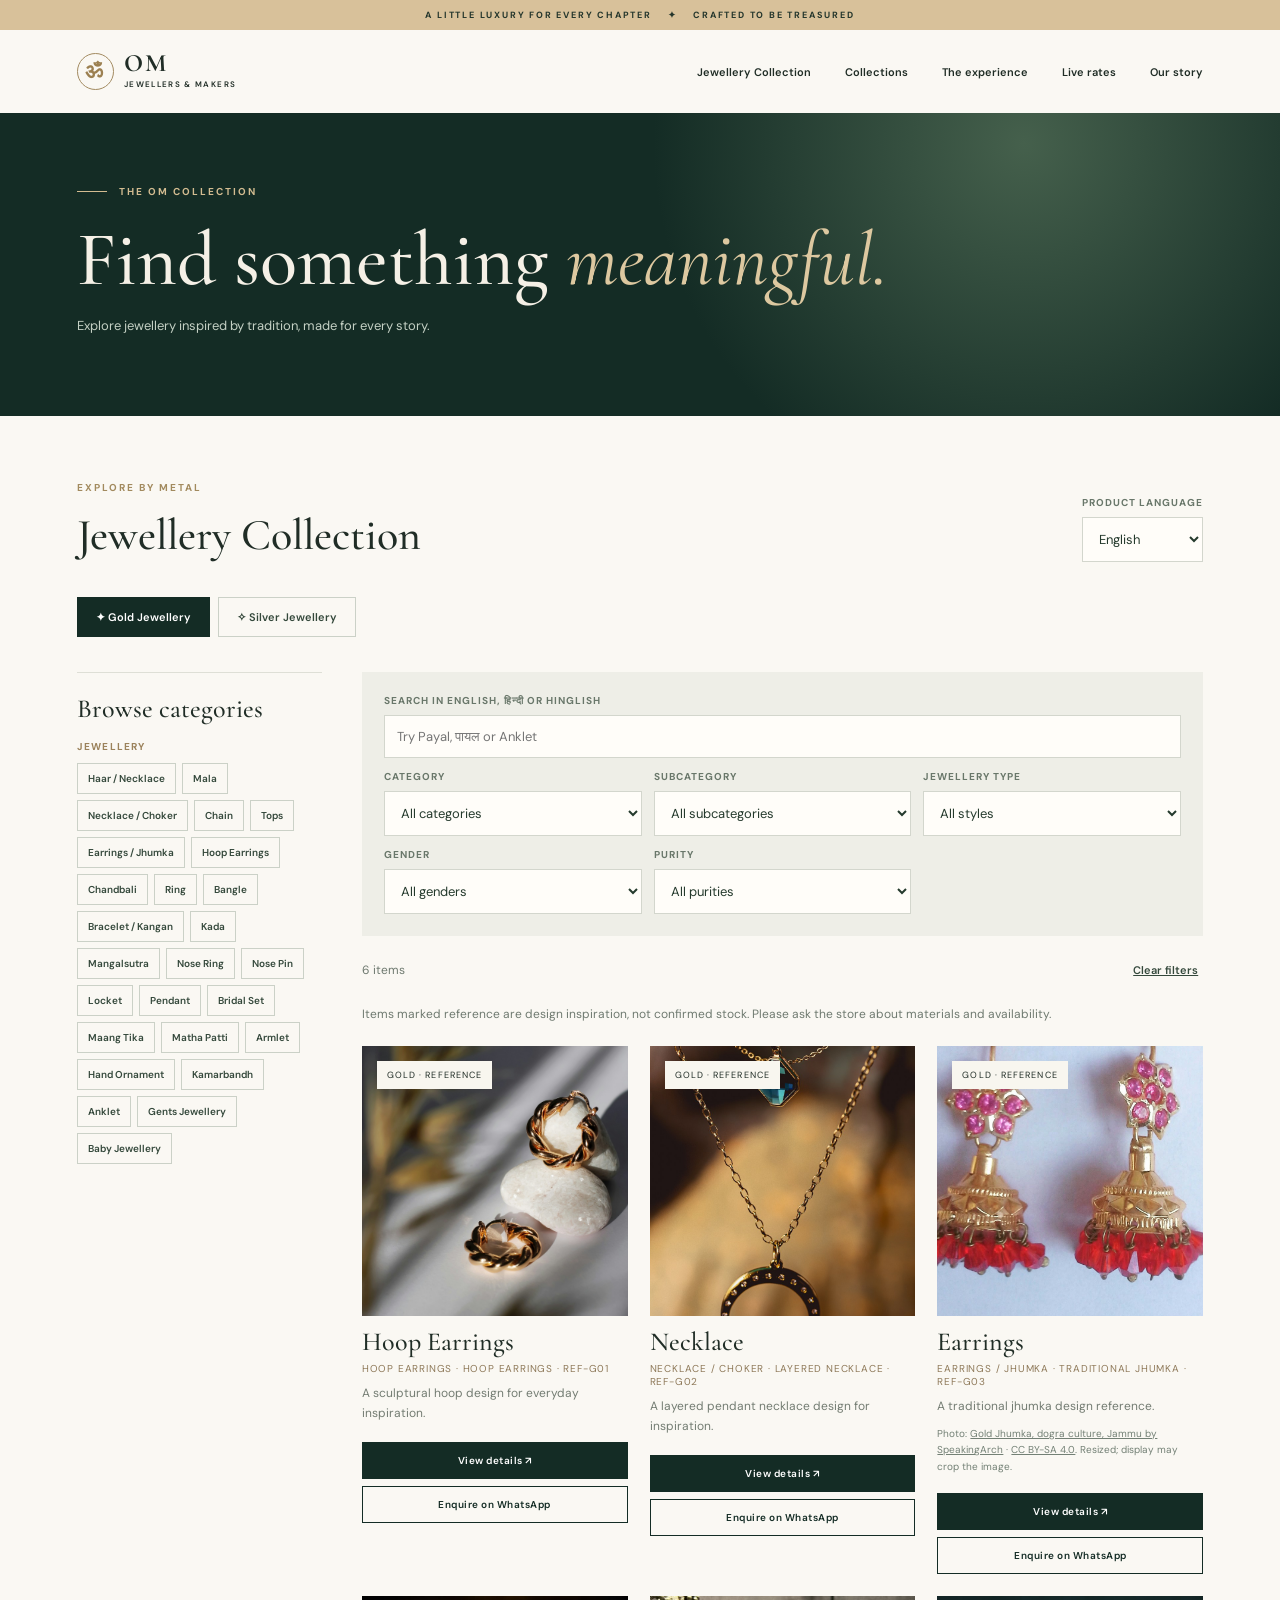
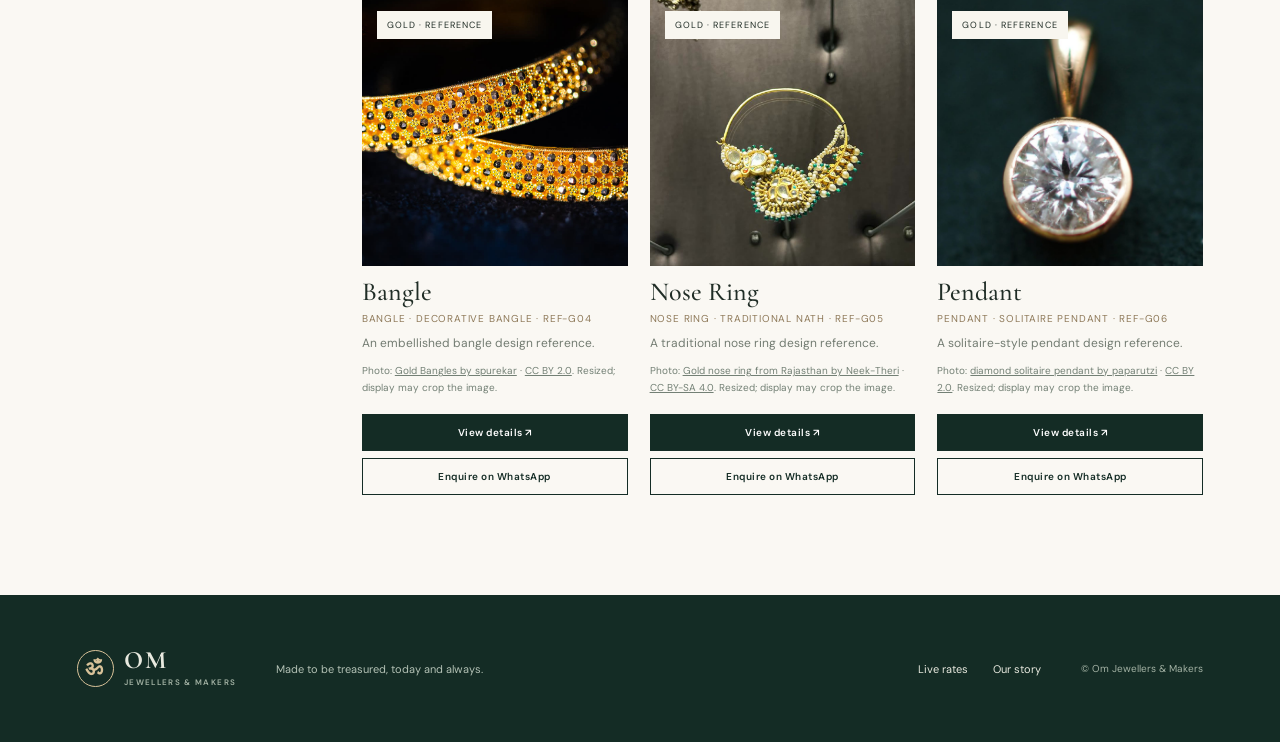
==== catalogue.html @ b23a881b "Add multilingual jewellery catalogue Co-authored-by: coderabbitai[bot] <136622811+coderabbitai[bot]@" ====
<!DOCTYPE html>
<html lang="en">
<head>
  <meta charset="UTF-8"><meta name="viewport" content="width=device-width, initial-scale=1">
  <meta name="description" content="Explore the gold and silver jewellery catalogue at Om Jewellers & Makers.">
  <title>Jewellery Collection | Om Jewellers & Makers</title>
  <link rel="preconnect" href="https://fonts.googleapis.com"><link rel="preconnect" href="https://fonts.gstatic.com" crossorigin>
  <link href="https://fonts.googleapis.com/css2?family=Cormorant+Garamond:wght@400;500;600;700&family=DM+Sans:wght@400;500;600;700&display=swap" rel="stylesheet">
  <link rel="stylesheet" href="styles.css"><link rel="stylesheet" href="catalogue/catalogue.css">
  <script src="catalogue/catalogue.js" defer></script>
</head>
<body>
  <div class="announcement">A LITTLE LUXURY FOR EVERY CHAPTER <span>✦</span> CRAFTED TO BE TREASURED</div>
  <header class="header">
    <a class="logo" href="index.html#home" aria-label="Om Jewellers and Makers home"><span class="logo-mark">ॐ</span><span>OM <small>JEWELLERS & MAKERS</small></span></a>
    <nav aria-label="Main navigation"><a href="catalogue.html" aria-current="page">Jewellery Collection</a><a href="index.html#collection">Collections</a><a href="index.html#experience">The experience</a><a href="index.html#rates">Live rates</a><a href="index.html#story">Our story</a></nav>
  </header>
  <main>
    <section class="catalogue-hero"><div class="eyebrow"><span class="line"></span> THE OM COLLECTION</div><h1>Find something <em>meaningful.</em></h1><p>Explore jewellery inspired by tradition, made for every story.</p></section>
    <section class="catalogue-shell" id="catalogue-app" aria-label="Jewellery catalogue">
      <div class="catalogue-toolbar"><div><span class="eyebrow">EXPLORE BY METAL</span><h2>Jewellery Collection</h2></div><label class="language-label" for="language">Product language<select id="language"><option value="en">English</option><option value="hi">हिन्दी (Hindi)</option><option value="hinglish">Hinglish</option></select></label></div>
      <div class="metal-tabs" role="group" aria-label="Choose collection"><button type="button" data-collection="gold" aria-pressed="true">✦ &nbsp; Gold Jewellery</button><button type="button" data-collection="silver" aria-pressed="false">✧ &nbsp; Silver Jewellery</button></div>
      <div id="catalogue-content"><p>Loading collection…</p></div>
      <div id="product-detail" hidden></div>
    </section>
  </main>
  <footer><a class="logo footer-logo" href="index.html#home"><span class="logo-mark">ॐ</span><span>OM <small>JEWELLERS & MAKERS</small></span></a><p>Made to be treasured, today and always.</p><div><a href="index.html#rates">Live rates</a><a href="index.html#story">Our story</a></div><small>© Om Jewellers & Makers</small></footer>
</body>
</html>
---- styles.css ----
:root{--forest:#142c25;--forest-dark:#0d201a;--cream:#f5f0e6;--paper:#faf8f3;--gold:#c9a76c;--muted:#737a70;--ink:#202d26}*{box-sizing:border-box}html{scroll-behavior:smooth}body{margin:0;background:var(--paper);color:var(--ink);font-family:'DM Sans',sans-serif}a{color:inherit;text-decoration:none}button{font:inherit}img{display:block;width:100%;height:100%;object-fit:cover}h1,h2,h3,p{margin:0}h1,h2,h3{font-family:'Cormorant Garamond',serif;font-weight:500}em{font-weight:400}.announcement{background:#d8c19a;color:#24362c;text-align:center;font-size:9px;letter-spacing:.2em;font-weight:700;padding:9px}.announcement span{padding:0 12px}.header{height:83px;padding:0 6%;display:flex;align-items:center;justify-content:space-between;background:var(--paper)}.logo{display:flex;align-items:center;gap:10px;font-family:'Cormorant Garamond',serif;font-weight:700;font-size:25px;line-height:.75;letter-spacing:.08em}.logo small{display:block;font:600 8px 'DM Sans',sans-serif;letter-spacing:.17em;margin-top:7px}.logo-mark{width:37px;height:37px;border:1px solid #a38b61;border-radius:50%;display:grid;place-items:center;color:#9c8051;font-size:21px}.header nav{display:flex;gap:34px;font-size:11px;font-weight:600}.header nav a:hover,.text-link:hover{color:#af8b51}.header-link{font-size:10px;letter-spacing:.1em;text-transform:uppercase;border-bottom:1px solid #a68b5b;padding-bottom:7px}.header-link span{margin-left:15px}.hero{min-height:620px;display:grid;grid-template-columns:51% 45% 4%;background:var(--forest);color:var(--cream)}.hero-copy{padding:105px 8% 35px 12%;display:flex;flex-direction:column;align-items:flex-start}.eyebrow{font-size:10px;letter-spacing:.2em;font-weight:700;display:flex;align-items:center;gap:12px;color:#a28a5e}.hero .eyebrow,.experience .eyebrow{color:#d1b881}.line{width:30px;height:1px;background:currentColor}.hero h1{font-size:clamp(72px,7.7vw,118px);line-height:.85;letter-spacing:-.035em;margin:38px 0 28px}.hero h1 em,.experience h2 em{color:#d6c39f}.hero-copy>p{max-width:330px;font-size:14px;line-height:1.9;color:#c6d0c6}.hero-actions{display:flex;align-items:center;gap:30px;margin-top:37px}.button{display:inline-flex;align-items:center;justify-content:space-between;gap:34px;padding:17px 20px;font-size:10px;letter-spacing:.11em;text-transform:uppercase;font-weight:700;transition:transform .2s,background .2s}.button:hover{transform:translateY(-3px)}.button-light{background:#e4d3b4;color:#26392e}.text-link{font-size:10px;text-transform:uppercase;letter-spacing:.1em}.text-link span{margin-left:12px}.hero-bottom{margin-top:auto;padding-top:65px;width:100%;display:flex;align-items:center;gap:14px;color:#bdc6bc;font-size:9px;letter-spacing:.17em}.hero-rule{height:1px;background:#a5afa2;flex:1;max-width:120px}.hero-visual{position:relative;overflow:hidden;margin:20px 0}.hero-visual img{object-position:center 50%}.hero-visual:after{content:'';position:absolute;inset:0;background:linear-gradient(0deg,rgba(10,25,19,.45),transparent 35%);pointer-events:none}.hero-stamp{position:absolute;z-index:2;top:30px;right:30px;width:100px;height:100px;border:1px solid #f6f0dfaa;border-radius:50%;display:flex;flex-direction:column;align-items:center;justify-content:center;font-size:7px;letter-spacing:.18em}.hero-stamp b{font-size:25px;line-height:1.2}.image-caption{position:absolute;z-index:2;bottom:25px;left:25px;right:25px;display:flex;justify-content:space-between;font-size:9px;letter-spacing:.18em}.hero-side{writing-mode:vertical-rl;display:flex;align-items:center;justify-content:center;font-size:9px;letter-spacing:.2em;color:#b7c2b4}.rates-section{background:#eee9de;padding:75px 6%}.rates-top,.section-head{display:flex;justify-content:space-between;align-items:end;gap:30px}.rates-top h2,.section-head h2,.story h2{font-size:clamp(42px,4vw,62px);line-height:1;margin-top:20px}.rates-live{font-size:10px;letter-spacing:.12em;font-weight:700;text-align:right}.rates-live small{display:block;color:#788176;font-size:10px;font-weight:400;letter-spacing:0;margin-top:7px}.live-dot{display:inline-block;width:7px;height:7px;border-radius:50%;background:#688e62;box-shadow:0 0 0 4px #688e6222;margin-right:9px}.rates-section[data-state=error] .live-dot{background:#bd8d46}.rates-grid{display:grid;grid-template-columns:repeat(4,1fr);margin-top:35px;border:1px solid #d6d1c4}.rate-card{padding:23px;border-right:1px solid #d6d1c4}.rate-card:last-child{border:0}.rate-card>span,.product-info>div>span{font-size:9px;font-weight:700;letter-spacing:.14em;color:#a18a61}.rate-card h3{font-size:22px;margin:16px 0 6px}.rate-val{font-family:'Cormorant Garamond',serif;font-size:29px;font-weight:600}.rate-card p{font-size:10px;color:#737a70;margin-top:6px}.rates-meta{display:flex;justify-content:space-between;gap:35px;margin-top:17px;font-size:10px;color:#6d766c;line-height:1.7}.rates-meta p:last-child{max-width:600px}.rates-meta a{text-decoration:underline}.section-pad{padding:100px 6%}.section-head p{font-size:13px;color:#747a72;max-width:470px;line-height:1.8;margin-top:15px}.filters{display:flex;gap:6px;flex-wrap:wrap}.filters button{border:1px solid #ddd9ce;background:transparent;padding:10px 16px;font-size:10px;cursor:pointer;color:#4e5b51}.filters button.active,.filters button:hover{background:var(--forest);border-color:var(--forest);color:white}.product-grid{display:grid;grid-template-columns:repeat(4,1fr);gap:20px;margin-top:42px}.product[hidden]{display:none}.product-image{height:340px;position:relative;overflow:hidden;background:#e7e3db}.product-image img{transition:transform .6s}.product:hover img{transform:scale(1.06)}.product-tag,.product-number{position:absolute;top:15px;font-size:9px;letter-spacing:.12em;background:#f8f6ef;padding:8px 10px}.product-tag{left:15px}.product-number{right:15px;background:#f8f6efaa}.product-info{display:flex;justify-content:space-between;align-items:end;margin-top:20px}.product-info h3{font-size:24px;margin-top:7px}.product-arrow{font-size:20px;color:#a28a5e}.product>p,.collection-note{color:#81857e;font-size:11px;margin-top:7px}.collection-note{margin-top:28px}.experience{background:var(--forest-dark);color:#f4f0e6;display:grid;grid-template-columns:1fr 1fr;min-height:560px;overflow:hidden}.experience-copy{padding:110px 12%}.experience h2{font-size:clamp(58px,6vw,85px);line-height:.9;margin:32px 0}.experience-copy p{color:#b6c2b7;font-size:13px;line-height:1.9;max-width:360px}.experience-hint{font-size:9px;letter-spacing:.16em;color:#cfbc97;margin-top:38px}.experience-hint span{font-size:20px;vertical-align:middle;margin-right:10px}.viewer-wrap{position:relative;min-height:500px;background:radial-gradient(circle,#2d4438 0%,#12271e 55%,#0d201a 80%)}#ring-viewer{position:absolute;inset:0;z-index:2;cursor:grab;touch-action:none}#ring-viewer:active{cursor:grabbing}#ring-viewer canvas{width:100%;height:100%;display:block}.viewer-orbit{position:absolute;left:50%;top:50%;width:360px;height:360px;border:1px solid #d2c49b22;border-radius:50%;transform:translate(-50%,-50%)}.orbit-two{width:450px;height:450px}.viewer-label{position:absolute;bottom:25px;right:30px;font-size:9px;letter-spacing:.17em;color:#adbead}.viewer-label span{margin:0 15px;color:#c5a970}.viewer-fallback{position:absolute;inset:0;display:grid;place-items:center;perspective:800px}.viewer-fallback[hidden]{display:none}.fallback-band{position:relative;width:210px;height:210px;border:22px solid #c59e58;border-radius:50%;transform:rotateX(24deg) rotateY(-24deg) rotateZ(-18deg);box-shadow:inset 4px 5px 8px #fff1b7, inset -6px -5px 9px #62471f, 4px 7px 0 #7d5a2c, 10px 15px 24px #0008;animation:ring-float 5s ease-in-out infinite}.fallback-band span{position:absolute;top:-58px;left:50%;width:65px;height:65px;transform:translateX(-50%) rotate(45deg);background:linear-gradient(135deg,#fff,#c3b99c 45%,#fff9e6 50%,#948663);border:5px solid #d6b271;box-shadow:0 4px 10px #0006}@keyframes ring-float{50%{transform:rotateX(15deg) rotateY(15deg) rotateZ(-12deg) translateY(-10px)}}.story{display:grid;grid-template-columns:1fr 1fr;gap:10%;align-items:center}.story-image{height:570px;position:relative}.story-image span{position:absolute;bottom:25px;left:25px;color:white;font-size:10px;letter-spacing:.16em;line-height:1.7}.story-copy{max-width:480px}.story-copy p{font-size:13px;line-height:1.9;color:#6e786f;margin-top:24px}.button-dark{background:var(--forest);color:white;margin-top:32px}.closing{background:#ded0b4;display:flex;justify-content:center;align-items:center;gap:35px;padding:45px 20px;color:#344939}.closing p{font:italic 30px 'Cormorant Garamond',serif;text-align:center}.closing span{color:#a98951}footer{background:var(--forest);color:#e8e9df;padding:55px 6%;display:flex;align-items:center;gap:40px}footer p{font-size:11px;color:#b3c1b5}footer div{margin-left:auto;display:flex;gap:25px;font-size:11px}footer small{color:#a3b2a4;font-size:10px}.footer-logo .logo-mark{color:#d8c299;border-color:#d8c299}@media(max-width:900px){.header nav{gap:15px}.header-link{display:none}.hero{grid-template-columns:1fr 1fr}.hero-side{display:none}.hero-copy{padding:80px 8% 30px}.hero h1{font-size:75px}.rates-grid,.product-grid{grid-template-columns:repeat(2,1fr)}.rate-card:nth-child(2){border-right:0}.rate-card:nth-child(-n+2){border-bottom:1px solid #d6d1c4}.rates-meta{flex-direction:column;gap:5px}footer{flex-wrap:wrap}footer div{margin-left:0}}@media(max-width:600px){.announcement{font-size:8px;letter-spacing:.1em}.header{height:auto;min-height:72px;padding:15px 5%;flex-wrap:wrap;gap:18px}.header nav{width:100%;justify-content:space-between;gap:5px;font-size:10px}.hero{display:flex;flex-direction:column}.hero-copy{padding:70px 7% 35px}.hero h1{font-size:68px}.hero-bottom{padding-top:45px}.hero-visual{height:410px;margin:0 15px 15px}.hero-stamp{width:75px;height:75px}.rates-section,.section-pad{padding:70px 5%}.rates-top,.section-head{align-items:flex-start;flex-direction:column}.rates-live{text-align:left}.rate-card{padding:17px 12px}.rate-card h3{font-size:19px}.rate-val{font-size:24px}.product-grid{gap:24px 12px}.product-image{height:240px}.product-info h3{font-size:20px}.experience{grid-template-columns:1fr}.experience-copy{padding:75px 7% 20px}.viewer-wrap{min-height:380px}.viewer-orbit{width:260px;height:260px}.orbit-two{width:330px;height:330px}.story{grid-template-columns:1fr;gap:45px}.story-image{height:400px}.closing p{font-size:24px}footer{gap:25px}footer div{width:100%}}@media(prefers-reduced-motion:reduce){*,*:before,*:after{scroll-behavior:auto!important;transition:none!important;animation:none!important}}

@media(max-width:600px){.header nav{justify-content:flex-start;flex-wrap:wrap;gap:10px 14px}}
---- catalogue/catalogue.css ----
.catalogue-hero{background:var(--forest);color:var(--cream);padding:72px 6% 82px;background-image:radial-gradient(circle at 80% 10%,#45604c 0%,transparent 35%)}.catalogue-hero .eyebrow{color:#d3bc91}.catalogue-hero h1{font-size:clamp(54px,6vw,90px);line-height:1;margin:24px 0 18px}.catalogue-hero h1 em{color:#ddc8a0}.catalogue-hero p{color:#c4d0c4;font-size:13px}.catalogue-shell{padding:65px 6% 100px;min-height:550px}.catalogue-toolbar{display:flex;justify-content:space-between;align-items:end;gap:20px}.catalogue-toolbar h2{font-size:44px;margin-top:14px}.language-label,.control-label{font-size:10px;font-weight:700;text-transform:uppercase;letter-spacing:.1em;color:#69776a;display:grid;gap:8px}.language-label select,.control-label select,.control-label input,.enquiry-form input,.enquiry-form textarea{border:1px solid #d3d6cd;background:#fffdf9;padding:12px;color:#253a2d;font:13px 'DM Sans',sans-serif;min-width:0}.metal-tabs{display:flex;gap:8px;margin:35px 0}.metal-tabs button,.category-chip,.clear-filters{cursor:pointer;font:600 11px 'DM Sans',sans-serif;border:1px solid #cbd1c7;color:#34483b;background:transparent;padding:12px 18px}.metal-tabs button[aria-pressed=true],.category-chip[aria-pressed=true]{background:var(--forest);color:#fff;border-color:var(--forest)}.catalogue-layout{display:grid;grid-template-columns:245px minmax(0,1fr);gap:40px}.catalogue-sidebar{border-top:1px solid #dedfd6;padding-top:20px}.catalogue-sidebar h3{font-size:26px;margin-bottom:16px}.category-group{margin-bottom:25px}.category-group h4{font-size:10px;letter-spacing:.12em;text-transform:uppercase;color:#9b825b;margin:0 0 10px}.category-list{display:flex;flex-wrap:wrap;gap:6px}.category-chip{padding:8px 10px;text-align:left;font-size:10px}.catalogue-main{min-width:0}.filter-grid{display:grid;grid-template-columns:repeat(3,minmax(0,1fr));gap:12px;padding:22px;background:#eeeee7}.filter-grid .search-field{grid-column:span 3}.filter-bottom{display:flex;align-items:center;justify-content:space-between;gap:10px;margin:22px 0}.results-count,.catalogue-disclaimer,.empty-state{font-size:12px;color:#6f7a70;line-height:1.7}.clear-filters{border:0;text-decoration:underline;padding:5px;background:none}.catalogue-products{display:grid;grid-template-columns:repeat(3,minmax(0,1fr));gap:22px}.catalogue-card{min-width:0}.catalogue-card .product-image{height:270px}.catalogue-card h3{font-size:26px;margin:10px 0 5px}.catalogue-card .card-meta{font-size:10px;color:#8e7959;letter-spacing:.08em;text-transform:uppercase}.catalogue-card p{font-size:12px;color:#737c72;line-height:1.65;margin:9px 0}.catalogue-actions{display:flex;flex-direction:column;gap:7px;margin-top:18px}.catalogue-actions a,.catalogue-actions button,.detail-actions a,.detail-actions button,.enquiry-form button{border:1px solid var(--forest);background:var(--forest);color:white;padding:11px 13px;text-align:center;font:600 10px 'DM Sans',sans-serif;letter-spacing:.05em;cursor:pointer;text-decoration:none}.catalogue-actions .secondary,.detail-actions .secondary{background:transparent;color:var(--forest)}.catalogue-actions button:disabled,.detail-actions button:disabled,.enquiry-form button:disabled{opacity:.55;cursor:not-allowed}.catalogue-disclaimer{margin:0 0 22px}.empty-state{background:#eeeee7;padding:28px}.detail-back{border:0;background:none;padding:0;color:#586c5a;cursor:pointer;font:600 12px 'DM Sans',sans-serif;margin-bottom:25px}.detail-grid{display:grid;grid-template-columns:1fr 1fr;gap:7%;align-items:start}.detail-image{height:560px;background:#eae8e0}.detail-image img{object-fit:cover}.detail-images{display:grid;grid-template-columns:repeat(4,1fr);gap:8px;margin-top:8px}.detail-images img{height:100px}.detail-copy .eyebrow{margin-bottom:15px}.detail-copy h2{font-size:55px;line-height:1}.detail-copy>p{font-size:13px;color:#6c796e;line-height:1.8;margin:18px 0}.detail-specs{margin:20px 0;border-top:1px solid #ddd}.detail-specs div{display:flex;justify-content:space-between;gap:20px;border-bottom:1px solid #ddd;padding:12px 0;font-size:12px}.detail-specs dt{color:#778179}.detail-specs dd{text-align:right;margin:0}.detail-actions{display:flex;flex-wrap:wrap;gap:8px}.enquiry-form{margin-top:30px;padding:25px;background:#eeeee7;display:grid;gap:12px}.enquiry-form h3{font-size:27px}.enquiry-form p{font-size:12px;line-height:1.7;color:#6c796e}.enquiry-form label{display:grid;gap:5px;font-size:11px;font-weight:600}.enquiry-form textarea{min-height:90px;resize:vertical}.form-status{font-size:12px;color:#596d5b}.catalogue-loading-error{padding:25px;background:#eeeee7}a:focus-visible,button:focus-visible,select:focus-visible,input:focus-visible,textarea:focus-visible{outline:2px solid #ad8b4f;outline-offset:3px}@media(max-width:900px){.catalogue-layout{grid-template-columns:1fr}.catalogue-products{grid-template-columns:repeat(2,minmax(0,1fr))}.catalogue-sidebar{order:0}.detail-image{height:450px}}@media(max-width:600px){.catalogue-hero{padding:55px 5%}.catalogue-shell{padding:50px 5% 70px}.catalogue-toolbar{align-items:start;flex-direction:column}.catalogue-toolbar h2{font-size:36px}.metal-tabs button{flex:1;padding:13px 6px}.filter-grid{grid-template-columns:repeat(2,minmax(0,1fr));padding:14px}.filter-grid .search-field{grid-column:span 2}.catalogue-products{gap:15px}.catalogue-card .product-image{height:220px}.catalogue-card h3{font-size:22px}.detail-grid{grid-template-columns:1fr;gap:28px}.detail-image{height:380px}.detail-copy h2{font-size:43px}}

.catalogue-card a.product-image{display:block}
.photo-credit{font-size:10px!important;line-height:1.5;color:#738075!important}.photo-credit a{text-decoration:underline}
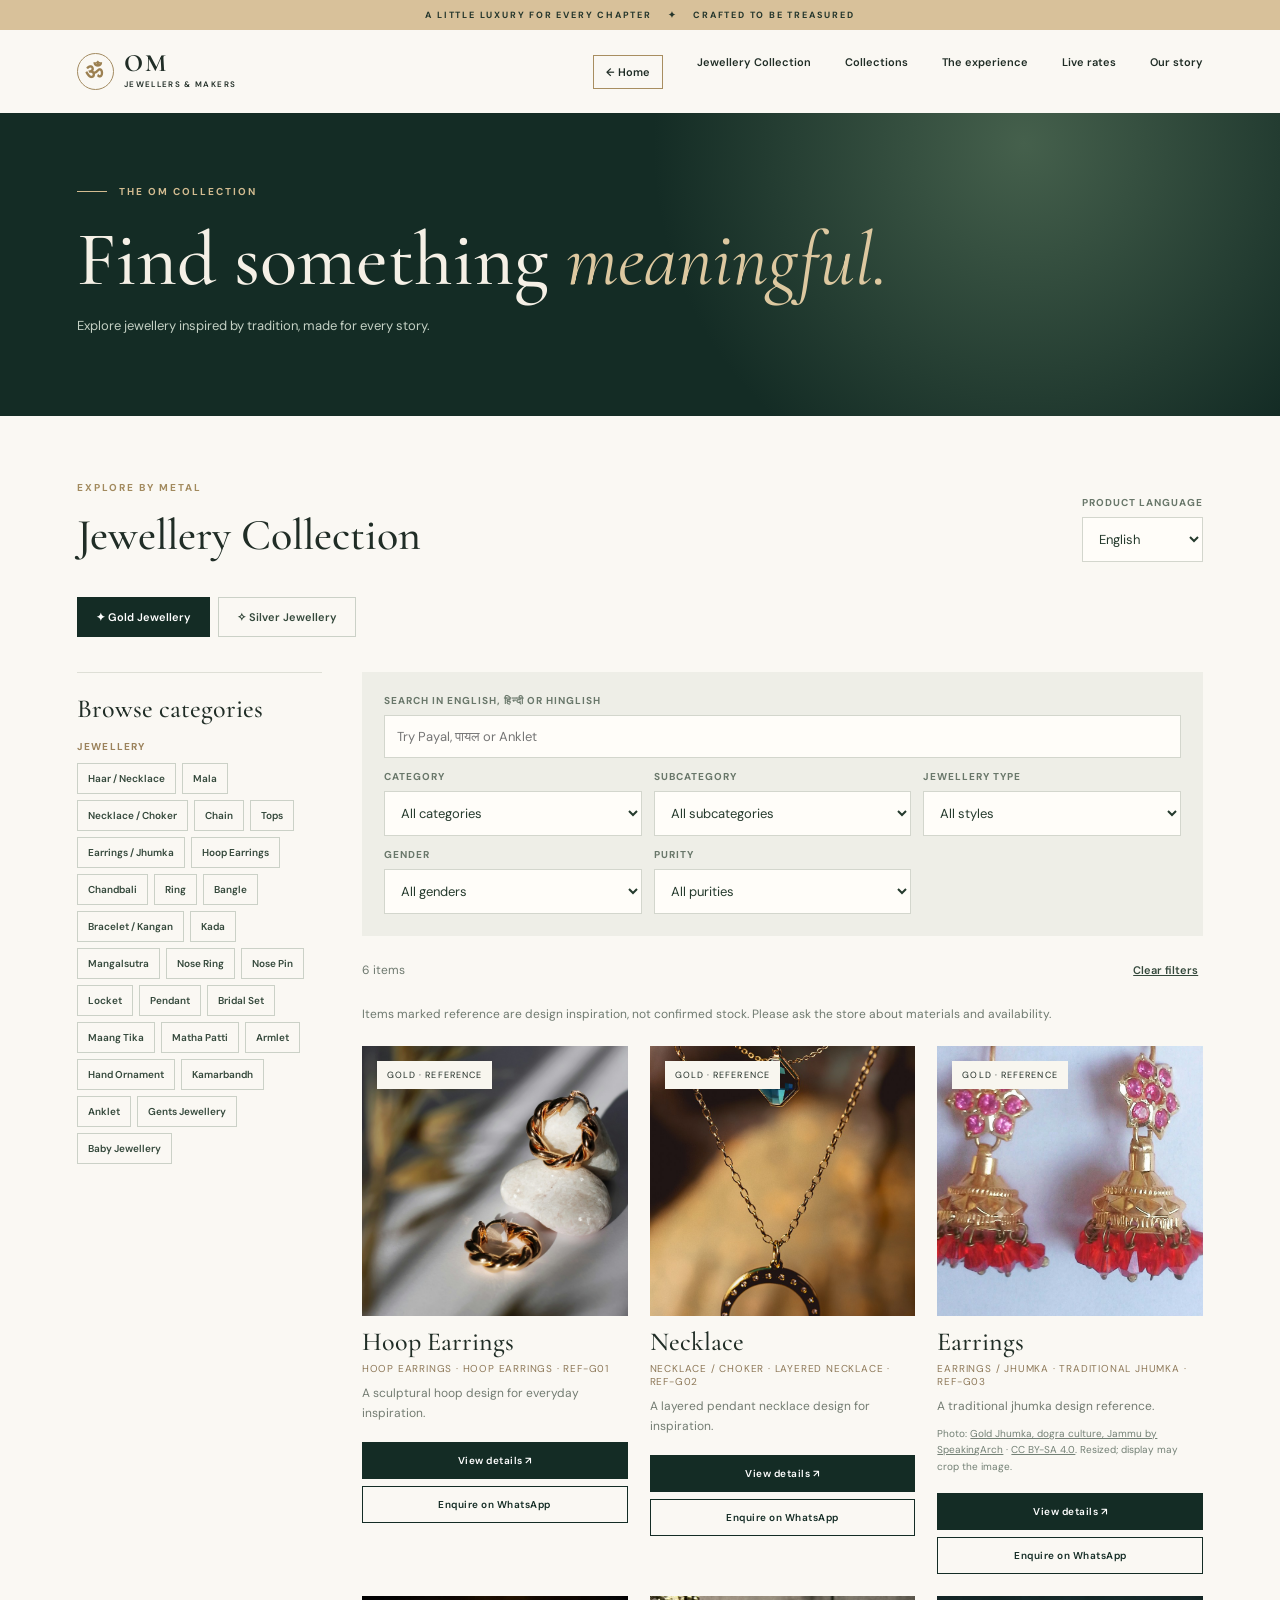
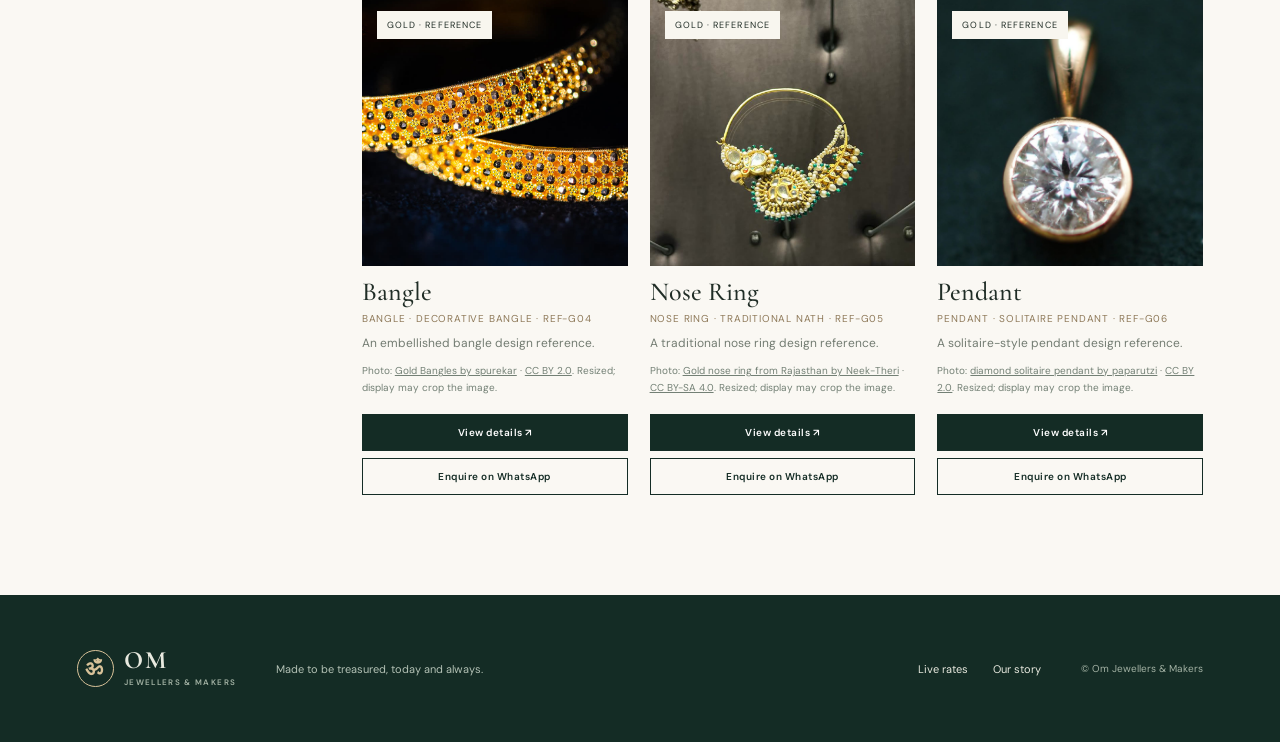
==== commit 5b36e87a: "Add catalogue and home navigation links Co-authored-by: coderabbitai[bot] <136622811+coderabbitai[bo" ====
--- a/catalogue.html
+++ b/catalogue.html
@@ -13,7 +13,7 @@
   <div class="announcement">A LITTLE LUXURY FOR EVERY CHAPTER <span>✦</span> CRAFTED TO BE TREASURED</div>
   <header class="header">
     <a class="logo" href="index.html#home" aria-label="Om Jewellers and Makers home"><span class="logo-mark">ॐ</span><span>OM <small>JEWELLERS & MAKERS</small></span></a>
-    <nav aria-label="Main navigation"><a href="catalogue.html" aria-current="page">Jewellery Collection</a><a href="index.html#collection">Collections</a><a href="index.html#experience">The experience</a><a href="index.html#rates">Live rates</a><a href="index.html#story">Our story</a></nav>
+    <nav aria-label="Main navigation"><a class="catalogue-home" href="index.html">← Home</a><a href="catalogue.html" aria-current="page">Jewellery Collection</a><a href="index.html#collection">Collections</a><a href="index.html#experience">The experience</a><a href="index.html#rates">Live rates</a><a href="index.html#story">Our story</a></nav>
   </header>
   <main>
     <section class="catalogue-hero"><div class="eyebrow"><span class="line"></span> THE OM COLLECTION</div><h1>Find something <em>meaningful.</em></h1><p>Explore jewellery inspired by tradition, made for every story.</p></section>
--- a/styles.css
+++ b/styles.css
@@ -1,3 +1,5 @@
 :root{--forest:#142c25;--forest-dark:#0d201a;--cream:#f5f0e6;--paper:#faf8f3;--gold:#c9a76c;--muted:#737a70;--ink:#202d26}*{box-sizing:border-box}html{scroll-behavior:smooth}body{margin:0;background:var(--paper);color:var(--ink);font-family:'DM Sans',sans-serif}a{color:inherit;text-decoration:none}button{font:inherit}img{display:block;width:100%;height:100%;object-fit:cover}h1,h2,h3,p{margin:0}h1,h2,h3{font-family:'Cormorant Garamond',serif;font-weight:500}em{font-weight:400}.announcement{background:#d8c19a;color:#24362c;text-align:center;font-size:9px;letter-spacing:.2em;font-weight:700;padding:9px}.announcement span{padding:0 12px}.header{height:83px;padding:0 6%;display:flex;align-items:center;justify-content:space-between;background:var(--paper)}.logo{display:flex;align-items:center;gap:10px;font-family:'Cormorant Garamond',serif;font-weight:700;font-size:25px;line-height:.75;letter-spacing:.08em}.logo small{display:block;font:600 8px 'DM Sans',sans-serif;letter-spacing:.17em;margin-top:7px}.logo-mark{width:37px;height:37px;border:1px solid #a38b61;border-radius:50%;display:grid;place-items:center;color:#9c8051;font-size:21px}.header nav{display:flex;gap:34px;font-size:11px;font-weight:600}.header nav a:hover,.text-link:hover{color:#af8b51}.header-link{font-size:10px;letter-spacing:.1em;text-transform:uppercase;border-bottom:1px solid #a68b5b;padding-bottom:7px}.header-link span{margin-left:15px}.hero{min-height:620px;display:grid;grid-template-columns:51% 45% 4%;background:var(--forest);color:var(--cream)}.hero-copy{padding:105px 8% 35px 12%;display:flex;flex-direction:column;align-items:flex-start}.eyebrow{font-size:10px;letter-spacing:.2em;font-weight:700;display:flex;align-items:center;gap:12px;color:#a28a5e}.hero .eyebrow,.experience .eyebrow{color:#d1b881}.line{width:30px;height:1px;background:currentColor}.hero h1{font-size:clamp(72px,7.7vw,118px);line-height:.85;letter-spacing:-.035em;margin:38px 0 28px}.hero h1 em,.experience h2 em{color:#d6c39f}.hero-copy>p{max-width:330px;font-size:14px;line-height:1.9;color:#c6d0c6}.hero-actions{display:flex;align-items:center;gap:30px;margin-top:37px}.button{display:inline-flex;align-items:center;justify-content:space-between;gap:34px;padding:17px 20px;font-size:10px;letter-spacing:.11em;text-transform:uppercase;font-weight:700;transition:transform .2s,background .2s}.button:hover{transform:translateY(-3px)}.button-light{background:#e4d3b4;color:#26392e}.text-link{font-size:10px;text-transform:uppercase;letter-spacing:.1em}.text-link span{margin-left:12px}.hero-bottom{margin-top:auto;padding-top:65px;width:100%;display:flex;align-items:center;gap:14px;color:#bdc6bc;font-size:9px;letter-spacing:.17em}.hero-rule{height:1px;background:#a5afa2;flex:1;max-width:120px}.hero-visual{position:relative;overflow:hidden;margin:20px 0}.hero-visual img{object-position:center 50%}.hero-visual:after{content:'';position:absolute;inset:0;background:linear-gradient(0deg,rgba(10,25,19,.45),transparent 35%);pointer-events:none}.hero-stamp{position:absolute;z-index:2;top:30px;right:30px;width:100px;height:100px;border:1px solid #f6f0dfaa;border-radius:50%;display:flex;flex-direction:column;align-items:center;justify-content:center;font-size:7px;letter-spacing:.18em}.hero-stamp b{font-size:25px;line-height:1.2}.image-caption{position:absolute;z-index:2;bottom:25px;left:25px;right:25px;display:flex;justify-content:space-between;font-size:9px;letter-spacing:.18em}.hero-side{writing-mode:vertical-rl;display:flex;align-items:center;justify-content:center;font-size:9px;letter-spacing:.2em;color:#b7c2b4}.rates-section{background:#eee9de;padding:75px 6%}.rates-top,.section-head{display:flex;justify-content:space-between;align-items:end;gap:30px}.rates-top h2,.section-head h2,.story h2{font-size:clamp(42px,4vw,62px);line-height:1;margin-top:20px}.rates-live{font-size:10px;letter-spacing:.12em;font-weight:700;text-align:right}.rates-live small{display:block;color:#788176;font-size:10px;font-weight:400;letter-spacing:0;margin-top:7px}.live-dot{display:inline-block;width:7px;height:7px;border-radius:50%;background:#688e62;box-shadow:0 0 0 4px #688e6222;margin-right:9px}.rates-section[data-state=error] .live-dot{background:#bd8d46}.rates-grid{display:grid;grid-template-columns:repeat(4,1fr);margin-top:35px;border:1px solid #d6d1c4}.rate-card{padding:23px;border-right:1px solid #d6d1c4}.rate-card:last-child{border:0}.rate-card>span,.product-info>div>span{font-size:9px;font-weight:700;letter-spacing:.14em;color:#a18a61}.rate-card h3{font-size:22px;margin:16px 0 6px}.rate-val{font-family:'Cormorant Garamond',serif;font-size:29px;font-weight:600}.rate-card p{font-size:10px;color:#737a70;margin-top:6px}.rates-meta{display:flex;justify-content:space-between;gap:35px;margin-top:17px;font-size:10px;color:#6d766c;line-height:1.7}.rates-meta p:last-child{max-width:600px}.rates-meta a{text-decoration:underline}.section-pad{padding:100px 6%}.section-head p{font-size:13px;color:#747a72;max-width:470px;line-height:1.8;margin-top:15px}.filters{display:flex;gap:6px;flex-wrap:wrap}.filters button{border:1px solid #ddd9ce;background:transparent;padding:10px 16px;font-size:10px;cursor:pointer;color:#4e5b51}.filters button.active,.filters button:hover{background:var(--forest);border-color:var(--forest);color:white}.product-grid{display:grid;grid-template-columns:repeat(4,1fr);gap:20px;margin-top:42px}.product[hidden]{display:none}.product-image{height:340px;position:relative;overflow:hidden;background:#e7e3db}.product-image img{transition:transform .6s}.product:hover img{transform:scale(1.06)}.product-tag,.product-number{position:absolute;top:15px;font-size:9px;letter-spacing:.12em;background:#f8f6ef;padding:8px 10px}.product-tag{left:15px}.product-number{right:15px;background:#f8f6efaa}.product-info{display:flex;justify-content:space-between;align-items:end;margin-top:20px}.product-info h3{font-size:24px;margin-top:7px}.product-arrow{font-size:20px;color:#a28a5e}.product>p,.collection-note{color:#81857e;font-size:11px;margin-top:7px}.collection-note{margin-top:28px}.experience{background:var(--forest-dark);color:#f4f0e6;display:grid;grid-template-columns:1fr 1fr;min-height:560px;overflow:hidden}.experience-copy{padding:110px 12%}.experience h2{font-size:clamp(58px,6vw,85px);line-height:.9;margin:32px 0}.experience-copy p{color:#b6c2b7;font-size:13px;line-height:1.9;max-width:360px}.experience-hint{font-size:9px;letter-spacing:.16em;color:#cfbc97;margin-top:38px}.experience-hint span{font-size:20px;vertical-align:middle;margin-right:10px}.viewer-wrap{position:relative;min-height:500px;background:radial-gradient(circle,#2d4438 0%,#12271e 55%,#0d201a 80%)}#ring-viewer{position:absolute;inset:0;z-index:2;cursor:grab;touch-action:none}#ring-viewer:active{cursor:grabbing}#ring-viewer canvas{width:100%;height:100%;display:block}.viewer-orbit{position:absolute;left:50%;top:50%;width:360px;height:360px;border:1px solid #d2c49b22;border-radius:50%;transform:translate(-50%,-50%)}.orbit-two{width:450px;height:450px}.viewer-label{position:absolute;bottom:25px;right:30px;font-size:9px;letter-spacing:.17em;color:#adbead}.viewer-label span{margin:0 15px;color:#c5a970}.viewer-fallback{position:absolute;inset:0;display:grid;place-items:center;perspective:800px}.viewer-fallback[hidden]{display:none}.fallback-band{position:relative;width:210px;height:210px;border:22px solid #c59e58;border-radius:50%;transform:rotateX(24deg) rotateY(-24deg) rotateZ(-18deg);box-shadow:inset 4px 5px 8px #fff1b7, inset -6px -5px 9px #62471f, 4px 7px 0 #7d5a2c, 10px 15px 24px #0008;animation:ring-float 5s ease-in-out infinite}.fallback-band span{position:absolute;top:-58px;left:50%;width:65px;height:65px;transform:translateX(-50%) rotate(45deg);background:linear-gradient(135deg,#fff,#c3b99c 45%,#fff9e6 50%,#948663);border:5px solid #d6b271;box-shadow:0 4px 10px #0006}@keyframes ring-float{50%{transform:rotateX(15deg) rotateY(15deg) rotateZ(-12deg) translateY(-10px)}}.story{display:grid;grid-template-columns:1fr 1fr;gap:10%;align-items:center}.story-image{height:570px;position:relative}.story-image span{position:absolute;bottom:25px;left:25px;color:white;font-size:10px;letter-spacing:.16em;line-height:1.7}.story-copy{max-width:480px}.story-copy p{font-size:13px;line-height:1.9;color:#6e786f;margin-top:24px}.button-dark{background:var(--forest);color:white;margin-top:32px}.closing{background:#ded0b4;display:flex;justify-content:center;align-items:center;gap:35px;padding:45px 20px;color:#344939}.closing p{font:italic 30px 'Cormorant Garamond',serif;text-align:center}.closing span{color:#a98951}footer{background:var(--forest);color:#e8e9df;padding:55px 6%;display:flex;align-items:center;gap:40px}footer p{font-size:11px;color:#b3c1b5}footer div{margin-left:auto;display:flex;gap:25px;font-size:11px}footer small{color:#a3b2a4;font-size:10px}.footer-logo .logo-mark{color:#d8c299;border-color:#d8c299}@media(max-width:900px){.header nav{gap:15px}.header-link{display:none}.hero{grid-template-columns:1fr 1fr}.hero-side{display:none}.hero-copy{padding:80px 8% 30px}.hero h1{font-size:75px}.rates-grid,.product-grid{grid-template-columns:repeat(2,1fr)}.rate-card:nth-child(2){border-right:0}.rate-card:nth-child(-n+2){border-bottom:1px solid #d6d1c4}.rates-meta{flex-direction:column;gap:5px}footer{flex-wrap:wrap}footer div{margin-left:0}}@media(max-width:600px){.announcement{font-size:8px;letter-spacing:.1em}.header{height:auto;min-height:72px;padding:15px 5%;flex-wrap:wrap;gap:18px}.header nav{width:100%;justify-content:space-between;gap:5px;font-size:10px}.hero{display:flex;flex-direction:column}.hero-copy{padding:70px 7% 35px}.hero h1{font-size:68px}.hero-bottom{padding-top:45px}.hero-visual{height:410px;margin:0 15px 15px}.hero-stamp{width:75px;height:75px}.rates-section,.section-pad{padding:70px 5%}.rates-top,.section-head{align-items:flex-start;flex-direction:column}.rates-live{text-align:left}.rate-card{padding:17px 12px}.rate-card h3{font-size:19px}.rate-val{font-size:24px}.product-grid{gap:24px 12px}.product-image{height:240px}.product-info h3{font-size:20px}.experience{grid-template-columns:1fr}.experience-copy{padding:75px 7% 20px}.viewer-wrap{min-height:380px}.viewer-orbit{width:260px;height:260px}.orbit-two{width:330px;height:330px}.story{grid-template-columns:1fr;gap:45px}.story-image{height:400px}.closing p{font-size:24px}footer{gap:25px}footer div{width:100%}}@media(prefers-reduced-motion:reduce){*,*:before,*:after{scroll-behavior:auto!important;transition:none!important;animation:none!important}}
 
 @media(max-width:600px){.header nav{justify-content:flex-start;flex-wrap:wrap;gap:10px 14px}}
+
+.collection-footer{display:flex;justify-content:space-between;align-items:center;gap:20px;margin-top:28px}.collection-footer .collection-note{margin:0}.collection-view-all{display:inline-flex;align-items:center;gap:28px;padding:13px 18px;background:var(--forest);color:white;font-size:10px;font-weight:700;letter-spacing:.1em;text-transform:uppercase;white-space:nowrap}.collection-view-all:hover{background:#355044}.collection-view-all:focus-visible,.catalogue-home:focus-visible{outline:2px solid #ad8b4f;outline-offset:3px}.catalogue-home{border:1px solid #a88e60;padding:9px 12px;white-space:nowrap}@media(max-width:600px){.collection-footer{align-items:flex-start;flex-direction:column}}
